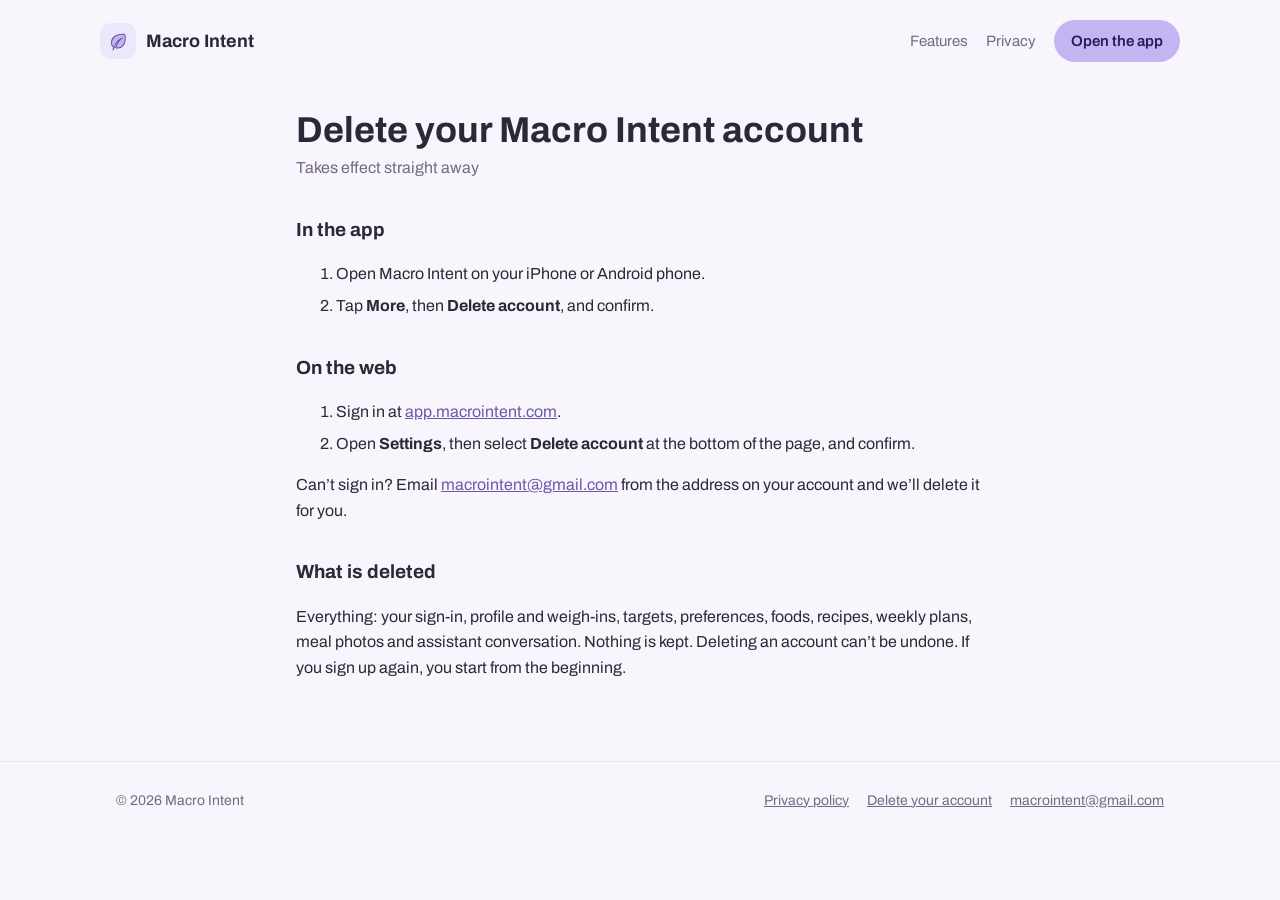
==== delete-account.html @ 694c35a1 "Public site: home page, privacy policy and account deletion Co-Authored-By: Claude Opus 5.5 <noreply" ====
<!doctype html>
<html lang="en">
<head>
<meta charset="utf-8">
<meta name="viewport" content="width=device-width, initial-scale=1">
<title>Delete your account · Macro Intent</title>
<meta name="description" content="How to delete your Macro Intent account and data.">
<link rel="icon" type="image/svg+xml" href="/brand/logo.svg">
<link rel="apple-touch-icon" href="/brand/logo.png">
<link rel="preconnect" href="https://fonts.googleapis.com">
<link rel="preconnect" href="https://fonts.gstatic.com" crossorigin>
<link rel="stylesheet" href="https://fonts.googleapis.com/css2?family=Archivo:wdth,wght@62..125,400..800&display=swap">
<link rel="stylesheet" href="/site.css">
</head>
<body>
<header class="wrap top">
  <a class="brand" href="/"><img src="/brand/logo.svg" alt="">Macro Intent</a>
  <nav><a href="/#features">Features</a><a href="/privacy">Privacy</a><a class="btn primary" href="https://app.macrointent.com">Open the app</a></nav>
</header>
<main class="doc">
<h1>Delete your Macro Intent account</h1>
<p class="date">Takes effect straight away</p>

<h2>In the app</h2>
<ol>
<li>Open Macro Intent on your iPhone or Android phone.</li>
<li>Tap <b>More</b>, then <b>Delete account</b>, and confirm.</li>
</ol>

<h2>On the web</h2>
<ol>
<li>Sign in at <a href="https://app.macrointent.com">app.macrointent.com</a>.</li>
<li>Open <b>Settings</b>, then select <b>Delete account</b> at the bottom of the page, and confirm.</li>
</ol>
<p>Can’t sign in? Email <a href="mailto:macrointent@gmail.com">macrointent@gmail.com</a> from the address on
your account and we’ll delete it for you.</p>

<h2>What is deleted</h2>
<p>Everything: your sign-in, profile and weigh-ins, targets, preferences, foods, recipes, weekly
plans, meal photos and assistant conversation. Nothing is kept. Deleting an account can’t be
undone. If you sign up again, you start from the beginning.</p>

</main>
<footer>
  <div class="wrap">
    <span>© 2026 Macro Intent</span>
    <nav><a href="/privacy">Privacy policy</a><a href="/delete-account">Delete your account</a><a href="mailto:macrointent@gmail.com">macrointent@gmail.com</a></nav>
  </div>
</footer>
</body>
</html>
---- site.css ----
/* macrointent.com: the app's colours and type (meals-web-ui index.html :root) */
:root{
  --ground:#F8F6FC; --surface:#FFFFFF; --sunken:#F3F0FA; --track:#ECE8F4;
  --ink:#2D2838; --muted:#736B84; --rule:#E9E5F1;
  --accent:#6B58A8; --fill:#C4B5F2; --fill-ink:#2A1B5C; --tint:#ECE7FB;
  --mp:#86D0A6; --mc:#9DB6EE; --mf:#F3CF63; --mkcal:#B9A7EC;
  --shadow:0 1px 2px rgba(32,34,31,.05), 0 8px 28px rgba(32,34,31,.08);
  --ui:"Archivo","Helvetica Neue",system-ui,sans-serif;
}
@media (prefers-color-scheme:dark){:root:not([data-theme=light]){
  --ground:#17151C; --surface:#1F1C26; --sunken:#26222F; --track:#322D3D;
  --ink:#EEEAF6; --muted:#A59DB5; --rule:#2C2836;
  --accent:#C4B5F2; --fill:#B9A7EC; --fill-ink:#1E1636; --tint:#2A2440;
  --mp:#8FDAB3; --mc:#A9C0F2; --mf:#F6D77C; --mkcal:#C4B5F2;
  --shadow:0 1px 2px rgba(0,0,0,.4), 0 8px 28px rgba(0,0,0,.35);
}}
:root[data-theme=dark]{
  --ground:#17151C; --surface:#1F1C26; --sunken:#26222F; --track:#322D3D;
  --ink:#EEEAF6; --muted:#A59DB5; --rule:#2C2836;
  --accent:#C4B5F2; --fill:#B9A7EC; --fill-ink:#1E1636; --tint:#2A2440;
  --mp:#8FDAB3; --mc:#A9C0F2; --mf:#F6D77C; --mkcal:#C4B5F2;
}

*{box-sizing:border-box}
html{-webkit-text-size-adjust:100%}
body{margin:0;background:var(--ground);color:var(--ink);font:16px/1.6 var(--ui)}
a{color:var(--accent)}
img{max-width:100%}

.wrap{max-width:1080px;margin:0 auto;padding:0 16px}
.top{display:flex;align-items:center;justify-content:space-between;gap:12px;padding:20px 0}
.brand{display:flex;align-items:center;gap:10px;color:var(--ink);text-decoration:none;font-weight:700;font-size:18px}
.brand img{width:36px;height:36px;border-radius:10px}
.top nav{display:flex;gap:18px;align-items:center;font-size:15px}
.top nav a{color:var(--muted);text-decoration:none}
.top nav a:hover{color:var(--ink)}

.btn{display:inline-flex;align-items:center;gap:8px;padding:12px 20px;border-radius:999px;font-weight:600;
  text-decoration:none;font-size:16px;border:1px solid transparent}
.btn.primary{background:var(--fill);color:var(--fill-ink)}
.btn.primary:hover{filter:brightness(.97)}
.btn.ghost{border-color:var(--rule);color:var(--ink);background:var(--surface)}
.top .btn{padding:8px 16px;font-size:15px}

/* hero */
.hero{display:grid;grid-template-columns:1.1fr .9fr;gap:48px;align-items:center;padding:48px 0 72px}
.hero h1{font-size:clamp(36px,6vw,58px);line-height:1.05;letter-spacing:-.02em;margin:0 0 18px;font-stretch:92%}
.hero p.lede{font-size:19px;color:var(--muted);margin:0 0 28px;max-width:34em}
.ctas{display:flex;gap:12px;flex-wrap:wrap}
.soon{font-size:14px;color:var(--muted);margin-top:14px}

/* the day card: a sketch of the app's Week screen */
.day{background:var(--surface);border:1px solid var(--rule);border-radius:22px;box-shadow:var(--shadow);padding:20px}
.dayhead{display:flex;justify-content:space-between;align-items:baseline;margin-bottom:14px}
.dayhead b{font-size:17px}
.dayhead span{font-size:13px;color:var(--muted)}
.rings{display:grid;grid-template-columns:repeat(4,1fr);gap:8px;margin-bottom:16px}
.ring{text-align:center;font-size:12px;color:var(--muted)}
.ring svg{width:100%;max-width:64px;display:block;margin:0 auto 4px}
.ring b{display:block;color:var(--ink);font-size:14px}
.meal{display:flex;justify-content:space-between;align-items:center;padding:10px 12px;border-radius:12px;background:var(--sunken);margin-top:8px;font-size:14px}
.meal small{display:block;color:var(--muted);font-size:12px;text-transform:uppercase;letter-spacing:.04em}
.meal .kc{color:var(--muted);font-variant-numeric:tabular-nums}

/* features */
.features{display:grid;grid-template-columns:repeat(3,1fr);gap:16px;padding-bottom:72px}
.feature{background:var(--surface);border:1px solid var(--rule);border-radius:16px;padding:22px}
.feature .ic{width:40px;height:40px;border-radius:12px;background:var(--tint);display:grid;place-items:center;margin-bottom:12px}
.feature .ic svg{width:22px;height:22px;stroke:var(--accent);fill:none;stroke-width:1.7;stroke-linecap:round;stroke-linejoin:round}
.feature h3{margin:0 0 6px;font-size:17px}
.feature p{margin:0;color:var(--muted);font-size:15px}

.band{background:var(--tint);border-radius:24px;padding:40px 28px;text-align:center;margin-bottom:72px}
.band h2{margin:0 0 8px;font-size:clamp(24px,4vw,32px)}
.band p{margin:0 auto 22px;color:var(--muted);max-width:36em}

footer{border-top:1px solid var(--rule);padding:28px 0 40px;color:var(--muted);font-size:14px}
footer .wrap{display:flex;justify-content:space-between;gap:16px;flex-wrap:wrap}
footer nav{display:flex;gap:18px;flex-wrap:wrap}
footer a{color:var(--muted)}

/* privacy and deletion pages */
.doc{max-width:720px;margin:0 auto;padding:16px 16px 64px}
.doc h1{font-size:clamp(28px,5vw,36px);line-height:1.15;margin:12px 0 4px}
.doc h2{font-size:19px;margin:34px 0 8px}
.doc .date{color:var(--muted);margin:0 0 24px}
.doc li{margin:6px 0}
.doc table{width:100%;border-collapse:collapse;font-size:15px;background:var(--surface);border:1px solid var(--rule)}
.doc th,.doc td{text-align:left;vertical-align:top;padding:10px 12px;border-top:1px solid var(--rule)}
.doc th{background:var(--sunken);border-top:0}
.doc .tablewrap{overflow-x:auto;border-radius:12px}

@media (max-width:820px){
  .hero{grid-template-columns:1fr;gap:36px;padding:24px 0 56px}
  .features{grid-template-columns:1fr}
  .top nav a:not(.btn){display:none}
}
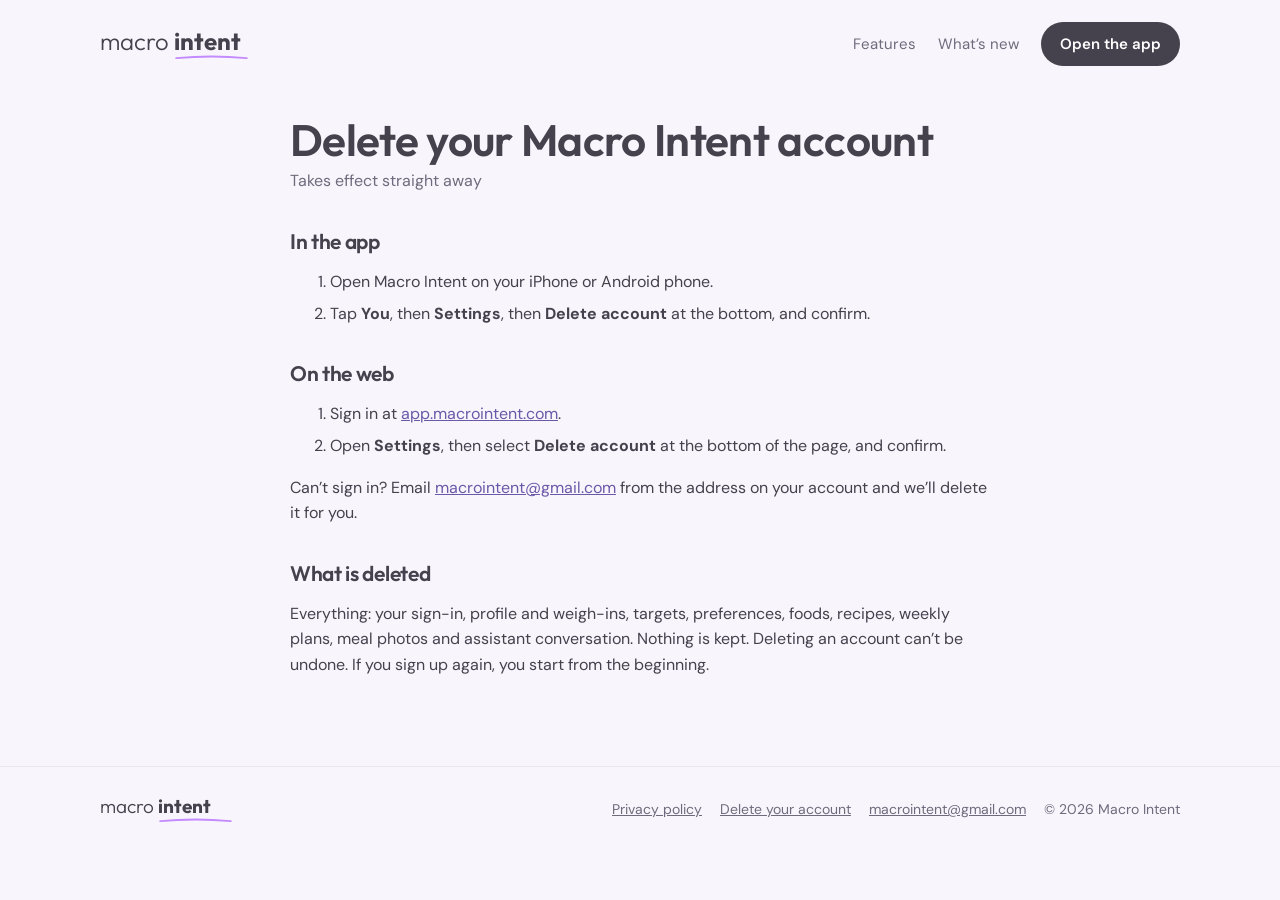
==== commit 484fe645: "New look and today's features; privacy policy brought up to date The site takes the apps' brand: Out" ====
--- a/delete-account.html
+++ b/delete-account.html
@@ -5,17 +5,17 @@
 <meta name="viewport" content="width=device-width, initial-scale=1">
 <title>Delete your account · Macro Intent</title>
 <meta name="description" content="How to delete your Macro Intent account and data.">
-<link rel="icon" type="image/svg+xml" href="/brand/logo.svg">
-<link rel="apple-touch-icon" href="/brand/logo.png">
+<link rel="icon" type="image/png" href="/brand/favicon-64.png">
+<link rel="apple-touch-icon" href="/brand/apple-touch-icon.png">
 <link rel="preconnect" href="https://fonts.googleapis.com">
 <link rel="preconnect" href="https://fonts.gstatic.com" crossorigin>
-<link rel="stylesheet" href="https://fonts.googleapis.com/css2?family=Archivo:wdth,wght@62..125,400..800&display=swap">
+<link rel="stylesheet" href="https://fonts.googleapis.com/css2?family=DM+Sans:opsz,wght@9..40,400;9..40,500;9..40,600;9..40,700&family=Outfit:wght@300;400;500;600;700&display=swap">
 <link rel="stylesheet" href="/site.css">
 </head>
 <body>
 <header class="wrap top">
-  <a class="brand" href="/"><img src="/brand/logo.svg" alt="">Macro Intent</a>
-  <nav><a href="/#features">Features</a><a href="/privacy">Privacy</a><a class="btn primary" href="https://app.macrointent.com">Open the app</a></nav>
+  <a class="wordmark" href="/" aria-label="Macro Intent"><span class="bw">macro</span><span class="bi">intent<svg viewBox="0 0 100 8" preserveAspectRatio="none" aria-hidden="true"><path d="M3 5.5 Q50 1 97 5.5"/></svg></span></a>
+  <nav><a href="/#features">Features</a><a href="/#new">What’s new</a><a class="btn primary" href="https://app.macrointent.com">Open the app</a></nav>
 </header>
 <main class="doc">
 <h1>Delete your Macro Intent account</h1>
@@ -24,7 +24,7 @@
 <h2>In the app</h2>
 <ol>
 <li>Open Macro Intent on your iPhone or Android phone.</li>
-<li>Tap <b>More</b>, then <b>Delete account</b>, and confirm.</li>
+<li>Tap <b>You</b>, then <b>Settings</b>, then <b>Delete account</b> at the bottom, and confirm.</li>
 </ol>
 
 <h2>On the web</h2>
@@ -43,8 +43,8 @@
 </main>
 <footer>
   <div class="wrap">
-    <span>© 2026 Macro Intent</span>
-    <nav><a href="/privacy">Privacy policy</a><a href="/delete-account">Delete your account</a><a href="mailto:macrointent@gmail.com">macrointent@gmail.com</a></nav>
+    <a class="wordmark" href="/" aria-label="Macro Intent"><span class="bw">macro</span><span class="bi">intent<svg viewBox="0 0 100 8" preserveAspectRatio="none" aria-hidden="true"><path d="M3 5.5 Q50 1 97 5.5"/></svg></span></a>
+    <nav><a href="/privacy">Privacy policy</a><a href="/delete-account">Delete your account</a><a href="mailto:macrointent@gmail.com">macrointent@gmail.com</a><span>© 2026 Macro Intent</span></nav>
   </div>
 </footer>
 </body>
--- a/site.css
+++ b/site.css
@@ -1,97 +1,217 @@
-/* macrointent.com: the app's colours and type (meals-web-ui index.html :root) */
+/* macrointent.com: the app's own colours and type (meals-web-ui index.html :root) */
 :root{
   --ground:#F8F6FC; --surface:#FFFFFF; --sunken:#F3F0FA; --track:#ECE8F4;
-  --ink:#2D2838; --muted:#736B84; --rule:#E9E5F1;
-  --accent:#6B58A8; --fill:#C4B5F2; --fill-ink:#2A1B5C; --tint:#ECE7FB;
-  --mp:#86D0A6; --mc:#9DB6EE; --mf:#F3CF63; --mkcal:#B9A7EC;
-  --shadow:0 1px 2px rgba(32,34,31,.05), 0 8px 28px rgba(32,34,31,.08);
-  --ui:"Archivo","Helvetica Neue",system-ui,sans-serif;
+  --ink:#45414D; --muted:#716A7D; --faint:#A39BB3; --rule:#E9E5F1;
+  --accent:#6B58A8; --lilac:#E6DEF9; --tint:#EFE9FC;
+  --btn:#45414D; --btn-ink:#FFFFFF;
+  --pop:#C48BFF; --peach:#FFE6D8; --peach-ink:#8A3B12;
+  --mp:#86D0A6; --mc:#9DB6EE; --mf:#F3CF63; --mfib:#F5B98E;
+  --pin:#FCE8EA; --pin-ink:#9E1F2E;
+  --shadow:0 1px 2px rgba(32,34,31,.05), 0 14px 40px rgba(69,65,77,.10);
+  --ui:"DM Sans","Helvetica Neue",system-ui,sans-serif;
+  --display:"Outfit","DM Sans",system-ui,sans-serif;
 }
 @media (prefers-color-scheme:dark){:root:not([data-theme=light]){
   --ground:#17151C; --surface:#1F1C26; --sunken:#26222F; --track:#322D3D;
-  --ink:#EEEAF6; --muted:#A59DB5; --rule:#2C2836;
-  --accent:#C4B5F2; --fill:#B9A7EC; --fill-ink:#1E1636; --tint:#2A2440;
-  --mp:#8FDAB3; --mc:#A9C0F2; --mf:#F6D77C; --mkcal:#C4B5F2;
-  --shadow:0 1px 2px rgba(0,0,0,.4), 0 8px 28px rgba(0,0,0,.35);
+  --ink:#EEEAF6; --muted:#A59DB5; --faint:#7D7590; --rule:#2C2836;
+  --accent:#C4B5F2; --lilac:#2E2742; --tint:#25202F;
+  --btn:#EEEAF6; --btn-ink:#1E1A24;
+  --peach:#3A2A22; --peach-ink:#F6C3A6; --pin:#3A1D22; --pin-ink:#F5B3BC;
+  --shadow:0 1px 2px rgba(0,0,0,.4), 0 14px 40px rgba(0,0,0,.35);
 }}
 :root[data-theme=dark]{
   --ground:#17151C; --surface:#1F1C26; --sunken:#26222F; --track:#322D3D;
-  --ink:#EEEAF6; --muted:#A59DB5; --rule:#2C2836;
-  --accent:#C4B5F2; --fill:#B9A7EC; --fill-ink:#1E1636; --tint:#2A2440;
-  --mp:#8FDAB3; --mc:#A9C0F2; --mf:#F6D77C; --mkcal:#C4B5F2;
+  --ink:#EEEAF6; --muted:#A59DB5; --faint:#7D7590; --rule:#2C2836;
+  --accent:#C4B5F2; --lilac:#2E2742; --tint:#25202F;
+  --btn:#EEEAF6; --btn-ink:#1E1A24;
+  --peach:#3A2A22; --peach-ink:#F6C3A6; --pin:#3A1D22; --pin-ink:#F5B3BC;
 }
 
 *{box-sizing:border-box}
-html{-webkit-text-size-adjust:100%}
-body{margin:0;background:var(--ground);color:var(--ink);font:16px/1.6 var(--ui)}
+html{-webkit-text-size-adjust:100%;scroll-behavior:smooth}
+body{margin:0;background:var(--ground);color:var(--ink);font:16px/1.6 var(--ui);overflow-x:hidden}
 a{color:var(--accent)}
 img{max-width:100%}
-
-.wrap{max-width:1080px;margin:0 auto;padding:0 16px}
-.top{display:flex;align-items:center;justify-content:space-between;gap:12px;padding:20px 0}
-.brand{display:flex;align-items:center;gap:10px;color:var(--ink);text-decoration:none;font-weight:700;font-size:18px}
-.brand img{width:36px;height:36px;border-radius:10px}
-.top nav{display:flex;gap:18px;align-items:center;font-size:15px}
+h1,h2,h3{font-family:var(--display);letter-spacing:-.015em;line-height:1.1}
+
+.wrap{max-width:1120px;margin:0 auto;padding:0 20px}
+
+/* the wordmark: "macro" light, "intent" bold over a fine lavender swoosh */
+.wordmark{font-family:var(--display);font-size:24px;line-height:1;white-space:nowrap;display:inline-flex;align-items:baseline;gap:.22em;color:var(--ink);text-decoration:none}
+.wordmark .bw{font-weight:300}
+.wordmark .bi{font-weight:700;display:inline-flex;flex-direction:column;gap:1px}
+.wordmark svg{width:100%;height:6px;fill:none;stroke:var(--pop);stroke-width:2.6;stroke-linecap:round}
+
+.top{display:flex;align-items:center;justify-content:space-between;gap:12px;padding-top:22px;padding-bottom:22px}
+.top nav{display:flex;gap:22px;align-items:center;font-size:15px}
 .top nav a{color:var(--muted);text-decoration:none}
 .top nav a:hover{color:var(--ink)}
 
-.btn{display:inline-flex;align-items:center;gap:8px;padding:12px 20px;border-radius:999px;font-weight:600;
-  text-decoration:none;font-size:16px;border:1px solid transparent}
-.btn.primary{background:var(--fill);color:var(--fill-ink)}
-.btn.primary:hover{filter:brightness(.97)}
+.btn{display:inline-flex;align-items:center;gap:8px;padding:13px 22px;border-radius:999px;font-weight:600;
+  text-decoration:none;font-size:16px;border:1px solid transparent;font-family:var(--ui)}
+.btn.primary{background:var(--btn);color:var(--btn-ink)}
+.btn.primary:hover{filter:brightness(1.12)}
 .btn.ghost{border-color:var(--rule);color:var(--ink);background:var(--surface)}
-.top .btn{padding:8px 16px;font-size:15px}
+.btn.ghost:hover{border-color:var(--faint)}
+.top .btn{padding:9px 18px;font-size:15px}
+.top nav .btn{color:var(--btn-ink)}
+
+.eyebrow{display:inline-flex;align-items:center;gap:8px;font-size:13px;font-weight:600;color:var(--accent);background:var(--tint);
+  border:1px solid var(--rule);padding:5px 12px;border-radius:999px;text-decoration:none}
+.eyebrow b{background:var(--pop);color:#2E2A35;border-radius:99px;padding:0 8px;font-size:11.5px;letter-spacing:.03em}
 
 /* hero */
-.hero{display:grid;grid-template-columns:1.1fr .9fr;gap:48px;align-items:center;padding:48px 0 72px}
-.hero h1{font-size:clamp(36px,6vw,58px);line-height:1.05;letter-spacing:-.02em;margin:0 0 18px;font-stretch:92%}
-.hero p.lede{font-size:19px;color:var(--muted);margin:0 0 28px;max-width:34em}
+.hero{display:grid;grid-template-columns:1.05fr .95fr;gap:56px;align-items:center;padding:36px 0 84px}
+.hero h1{font-size:clamp(40px,5.6vw,62px);font-weight:600;margin:18px 0 18px}
+.hero h1 em{font-style:normal;font-weight:700;background:linear-gradient(transparent 68%,color-mix(in srgb,var(--pop) 45%,transparent) 68%)}
+.hero p.lede{font-size:19px;color:var(--muted);margin:0 0 28px;max-width:32em}
 .ctas{display:flex;gap:12px;flex-wrap:wrap}
-.soon{font-size:14px;color:var(--muted);margin-top:14px}
-
-/* the day card: a sketch of the app's Week screen */
-.day{background:var(--surface);border:1px solid var(--rule);border-radius:22px;box-shadow:var(--shadow);padding:20px}
-.dayhead{display:flex;justify-content:space-between;align-items:baseline;margin-bottom:14px}
-.dayhead b{font-size:17px}
-.dayhead span{font-size:13px;color:var(--muted)}
-.rings{display:grid;grid-template-columns:repeat(4,1fr);gap:8px;margin-bottom:16px}
-.ring{text-align:center;font-size:12px;color:var(--muted)}
-.ring svg{width:100%;max-width:64px;display:block;margin:0 auto 4px}
-.ring b{display:block;color:var(--ink);font-size:14px}
-.meal{display:flex;justify-content:space-between;align-items:center;padding:10px 12px;border-radius:12px;background:var(--sunken);margin-top:8px;font-size:14px}
-.meal small{display:block;color:var(--muted);font-size:12px;text-transform:uppercase;letter-spacing:.04em}
-.meal .kc{color:var(--muted);font-variant-numeric:tabular-nums}
+.soon{font-size:14px;color:var(--muted);margin-top:16px;display:flex;align-items:center;gap:8px}
+.soon i{width:8px;height:8px;border-radius:50%;background:var(--mp);box-shadow:0 0 0 4px color-mix(in srgb,var(--mp) 30%,transparent)}
+
+/* a phone with the Week's day on it — drawn, not a screenshot */
+.stage{position:relative;display:grid;place-items:center}
+.stage::before{content:"";position:absolute;inset:6% 2% 4%;border-radius:48px;background:radial-gradient(circle at 30% 20%,var(--lilac),transparent 70%)}
+.phone{position:relative;width:min(340px,100%);border-radius:44px;background:var(--surface);border:10px solid #2E2A35;box-shadow:var(--shadow);overflow:hidden}
+.screen{background:var(--ground);padding:18px 14px 20px;display:flex;flex-direction:column;gap:10px}
+.sbar{display:flex;justify-content:space-between;font-size:12px;font-weight:600;padding:0 6px 4px}
+.strip{display:grid;grid-template-columns:repeat(7,1fr);gap:4px}
+.strip span{display:flex;flex-direction:column;align-items:center;padding:6px 0;border-radius:12px;background:var(--surface);font-size:10px;color:var(--muted);border:1.5px solid transparent}
+.strip b{font-family:var(--display);font-size:15px;color:var(--ink);font-weight:500}
+.strip span.on{border-color:var(--ink)}
+.totals{background:var(--surface);border:1px solid var(--rule);border-radius:20px;padding:14px}
+.kc{display:flex;align-items:baseline;gap:6px}
+.kc b{font-family:var(--display);font-size:34px;font-weight:500;line-height:1}
+.kc span{font-size:12px;color:var(--muted)}
+.kc em{margin-left:auto;font-style:normal;font-size:11.5px;font-weight:600;background:var(--peach);color:var(--peach-ink);padding:3px 9px;border-radius:99px}
+.bar{height:6px;border-radius:9px;background:var(--track);margin:10px 0 12px;overflow:hidden}
+.bar i{display:block;height:100%;border-radius:9px;background:var(--pop)}
+.macros{display:grid;grid-template-columns:repeat(4,1fr);gap:8px;font-size:10.5px;color:var(--muted)}
+.macros b{display:block;font-family:var(--display);font-weight:500;font-size:14px;color:var(--ink)}
+.macros i{display:block;height:4px;border-radius:9px;background:var(--track);margin-top:4px;overflow:hidden}
+.macros i::after{content:"";display:block;height:100%;width:var(--w);background:var(--c);border-radius:9px}
+.slot{font-family:var(--display);font-weight:500;font-size:14px;padding:4px 4px 0}
+.food{display:flex;align-items:center;gap:10px;background:var(--surface);border:1px solid var(--rule);border-radius:16px;padding:8px 8px 8px 9px}
+.food .fi{width:34px;height:34px;border-radius:10px;display:grid;place-items:center;font-size:17px;flex:none}
+.food div{flex:1;min-width:0;font-size:12.5px;font-weight:600;line-height:1.3}
+.food small{display:block;font-weight:400;font-size:10.5px;color:var(--muted)}
+.food .amt{font-size:10.5px;font-weight:600;background:var(--sunken);border-radius:99px;padding:3px 8px;color:var(--ink)}
+.float{position:absolute;background:var(--surface);border:1px solid var(--rule);border-radius:18px;box-shadow:var(--shadow);padding:10px 14px;font-size:13px;display:flex;align-items:center;gap:10px}
+.float b{display:block;font-size:13.5px}
+.float span{color:var(--muted);font-size:12px}
+.float .dot{width:30px;height:30px;border-radius:50%;display:grid;place-items:center;flex:none;font-size:15px}
+.f1{left:-36px;bottom:7%}
+.f2{right:-30px;top:47%}
+
+/* sections */
+section{padding:72px 0}
+.sechead{max-width:640px;margin:0 0 36px}
+.sechead.center{margin:0 auto 40px;text-align:center}
+.sechead h2{font-size:clamp(30px,4.4vw,44px);font-weight:600;margin:10px 0 12px}
+.sechead p{color:var(--muted);font-size:18px;margin:0}
+.kicker{font-size:13px;font-weight:700;letter-spacing:.08em;text-transform:uppercase;color:var(--accent)}
+
+/* the four ways to log */
+.ways{display:grid;grid-template-columns:repeat(4,1fr);gap:14px}
+.way{background:var(--surface);border:1px solid var(--rule);border-radius:22px;padding:22px}
+.way .ic{width:46px;height:46px;border-radius:50%;background:var(--lilac);display:grid;place-items:center;margin-bottom:14px}
+.ic svg{width:22px;height:22px;stroke:var(--ink);fill:none;stroke-width:1.7;stroke-linecap:round;stroke-linejoin:round}
+.way h3{font-size:19px;font-weight:600;margin:0 0 6px}
+.way p{margin:0;color:var(--muted);font-size:15px}
 
 /* features */
-.features{display:grid;grid-template-columns:repeat(3,1fr);gap:16px;padding-bottom:72px}
-.feature{background:var(--surface);border:1px solid var(--rule);border-radius:16px;padding:22px}
-.feature .ic{width:40px;height:40px;border-radius:12px;background:var(--tint);display:grid;place-items:center;margin-bottom:12px}
-.feature .ic svg{width:22px;height:22px;stroke:var(--accent);fill:none;stroke-width:1.7;stroke-linecap:round;stroke-linejoin:round}
-.feature h3{margin:0 0 6px;font-size:17px}
+.grid{display:grid;grid-template-columns:repeat(3,1fr);gap:16px}
+.feature{background:var(--surface);border:1px solid var(--rule);border-radius:22px;padding:24px}
+.feature .ic{width:44px;height:44px;border-radius:14px;background:var(--tint);display:grid;place-items:center;margin-bottom:14px}
+.feature .ic svg{stroke:var(--accent)}
+.feature h3{margin:0 0 6px;font-size:19px;font-weight:600}
 .feature p{margin:0;color:var(--muted);font-size:15px}
 
-.band{background:var(--tint);border-radius:24px;padding:40px 28px;text-align:center;margin-bottom:72px}
-.band h2{margin:0 0 8px;font-size:clamp(24px,4vw,32px)}
-.band p{margin:0 auto 22px;color:var(--muted);max-width:36em}
-
-footer{border-top:1px solid var(--rule);padding:28px 0 40px;color:var(--muted);font-size:14px}
-footer .wrap{display:flex;justify-content:space-between;gap:16px;flex-wrap:wrap}
+/* spotlights: words one side, a drawn piece of the app the other */
+.spot{display:grid;grid-template-columns:1fr 1fr;gap:56px;align-items:center}
+.spot.flip .art{order:-1}
+.spot h2{font-size:clamp(28px,4vw,40px);font-weight:600;margin:10px 0 14px}
+.spot p{color:var(--muted);font-size:17px;margin:0 0 14px}
+.spot ul{list-style:none;padding:0;margin:18px 0 0;display:grid;gap:10px}
+.spot li{display:flex;gap:10px;align-items:flex-start;font-size:15.5px}
+.spot li::before{content:"";flex:none;width:20px;height:20px;margin-top:2px;border-radius:50%;background:var(--lilac) url("data:image/svg+xml,%3Csvg xmlns='http://www.w3.org/2000/svg' viewBox='0 0 16 16'%3E%3Cpath d='M4 8.5l2.5 2.5 5.5-6' fill='none' stroke='%236B58A8' stroke-width='2' stroke-linecap='round' stroke-linejoin='round'/%3E%3C/svg%3E") center/12px no-repeat}
+.art{background:var(--tint);border-radius:32px;padding:32px;display:flex;flex-direction:column;gap:12px}
+
+.pincard{background:var(--surface);border:1px solid var(--rule);border-radius:20px;overflow:hidden;box-shadow:var(--shadow)}
+.pincard .pic{height:118px;position:relative}
+.tag{position:absolute;left:12px;top:12px;font-size:12px;font-weight:600;padding:3px 10px;border-radius:99px;background:var(--pin);color:var(--pin-ink)}
+.pincard .bd{padding:12px 14px;display:flex;flex-direction:column;gap:8px}
+.pincard b.t{font-family:var(--display);font-weight:600;font-size:17px}
+.legend{display:flex;gap:12px;font-size:12.5px;color:var(--muted);flex-wrap:wrap}
+.legend b{color:var(--ink)}
+.legend i{display:inline-block;width:7px;height:7px;border-radius:50%;margin-right:4px;vertical-align:1px}
+.acts{display:flex;align-items:center;gap:8px}
+.sel{flex:1;border:1px solid var(--rule);border-radius:99px;padding:7px 12px;font-size:13px;font-weight:600}
+.ib{width:36px;height:36px;border-radius:50%;border:1px solid var(--rule);display:grid;place-items:center;font-size:15px}
+.ib.ok{background:var(--btn);color:var(--btn-ink);border-color:var(--btn)}
+.boards{display:flex;gap:8px;flex-wrap:wrap}
+.board{background:var(--surface);border:1px solid var(--rule);border-radius:14px;padding:8px 12px;font-size:13px}
+.board small{display:block;color:var(--muted);font-size:11.5px}
+
+.client{background:var(--surface);border:1px solid var(--rule);border-radius:20px;padding:16px;box-shadow:var(--shadow);display:flex;flex-direction:column;gap:12px}
+.who{display:flex;align-items:center;gap:12px}
+.av{width:42px;height:42px;border-radius:50%;display:grid;place-items:center;font-family:var(--display);font-weight:600}
+.who b{display:block;font-size:15.5px}
+.who span{font-size:12.5px;color:var(--muted)}
+.week{display:flex;gap:6px}
+.week span{flex:1;display:flex;flex-direction:column;align-items:center;gap:4px;font-size:10.5px;color:var(--faint)}
+.week i{width:100%;height:8px;border-radius:99px;background:var(--track)}
+.week i.on{background:var(--pop)} .week i.off{background:#F3C9B4}
+.stats{display:flex;gap:8px}
+.stats div{flex:1;background:var(--sunken);border-radius:12px;padding:7px 10px;font-size:11px;color:var(--muted)}
+.stats b{display:block;font-family:var(--display);font-weight:500;font-size:16px;color:var(--ink)}
+.note{background:var(--sunken);border-radius:14px;padding:10px 12px;font-size:13.5px}
+.note small{display:block;color:var(--muted);font-size:11.5px}
+
+/* what's new */
+.news{display:grid;grid-template-columns:repeat(2,1fr);gap:16px}
+.item{background:var(--surface);border:1px solid var(--rule);border-radius:20px;padding:20px 22px;display:flex;gap:16px}
+.item .when{flex:none;font-size:12px;font-weight:700;letter-spacing:.04em;color:var(--accent);background:var(--tint);border-radius:10px;padding:6px 9px;height:max-content;text-transform:uppercase}
+.item h3{font-size:17px;font-weight:600;margin:0 0 4px}
+.item p{margin:0;color:var(--muted);font-size:15px}
+
+.band{background:var(--btn);color:var(--btn-ink);border-radius:32px;padding:56px 28px;text-align:center;margin:24px 0 80px;position:relative;overflow:hidden}
+.band::after{content:"";position:absolute;right:-60px;top:-60px;width:220px;height:220px;border-radius:50%;background:var(--pop);opacity:.22}
+.band h2{margin:0 0 10px;font-size:clamp(28px,4.4vw,42px);font-weight:600;position:relative}
+.band p{margin:0 auto 26px;opacity:.8;max-width:34em;position:relative}
+.band .btn{background:var(--pop);color:#2E2A35;position:relative}
+
+footer{border-top:1px solid var(--rule);padding:30px 0 44px;color:var(--muted);font-size:14px}
+footer .wrap{display:flex;justify-content:space-between;align-items:center;gap:16px;flex-wrap:wrap}
 footer nav{display:flex;gap:18px;flex-wrap:wrap}
 footer a{color:var(--muted)}
+footer .wordmark{font-size:19px}
 
 /* privacy and deletion pages */
-.doc{max-width:720px;margin:0 auto;padding:16px 16px 64px}
-.doc h1{font-size:clamp(28px,5vw,36px);line-height:1.15;margin:12px 0 4px}
-.doc h2{font-size:19px;margin:34px 0 8px}
+.doc{max-width:740px;margin:0 auto;padding:16px 20px 72px}
+.doc h1{font-size:clamp(32px,5vw,44px);font-weight:600;margin:12px 0 4px}
+.doc h2{font-size:21px;font-weight:600;margin:36px 0 8px}
 .doc .date{color:var(--muted);margin:0 0 24px}
 .doc li{margin:6px 0}
 .doc table{width:100%;border-collapse:collapse;font-size:15px;background:var(--surface);border:1px solid var(--rule)}
 .doc th,.doc td{text-align:left;vertical-align:top;padding:10px 12px;border-top:1px solid var(--rule)}
 .doc th{background:var(--sunken);border-top:0}
-.doc .tablewrap{overflow-x:auto;border-radius:12px}
-
-@media (max-width:820px){
-  .hero{grid-template-columns:1fr;gap:36px;padding:24px 0 56px}
-  .features{grid-template-columns:1fr}
+.doc .tablewrap{overflow-x:auto;border-radius:14px;border:1px solid var(--rule)}
+.doc .tablewrap table{border:0}
+
+@media (max-width:900px){
+  .hero{grid-template-columns:1fr;gap:44px;padding:16px 0 56px}
+  .ways{grid-template-columns:1fr 1fr}
+  .grid,.news{grid-template-columns:1fr}
+  .spot{grid-template-columns:1fr;gap:28px}
+  .spot.flip .art{order:0}
+  .f1{left:-6px} .f2{right:-6px}
+  section{padding:52px 0}
+}
+@media (max-width:600px){
   .top nav a:not(.btn){display:none}
-}
+  .ways{grid-template-columns:1fr}
+  .float{display:none}
+  .art{padding:18px;border-radius:24px}
+  .item{flex-direction:column;gap:10px}
+}
